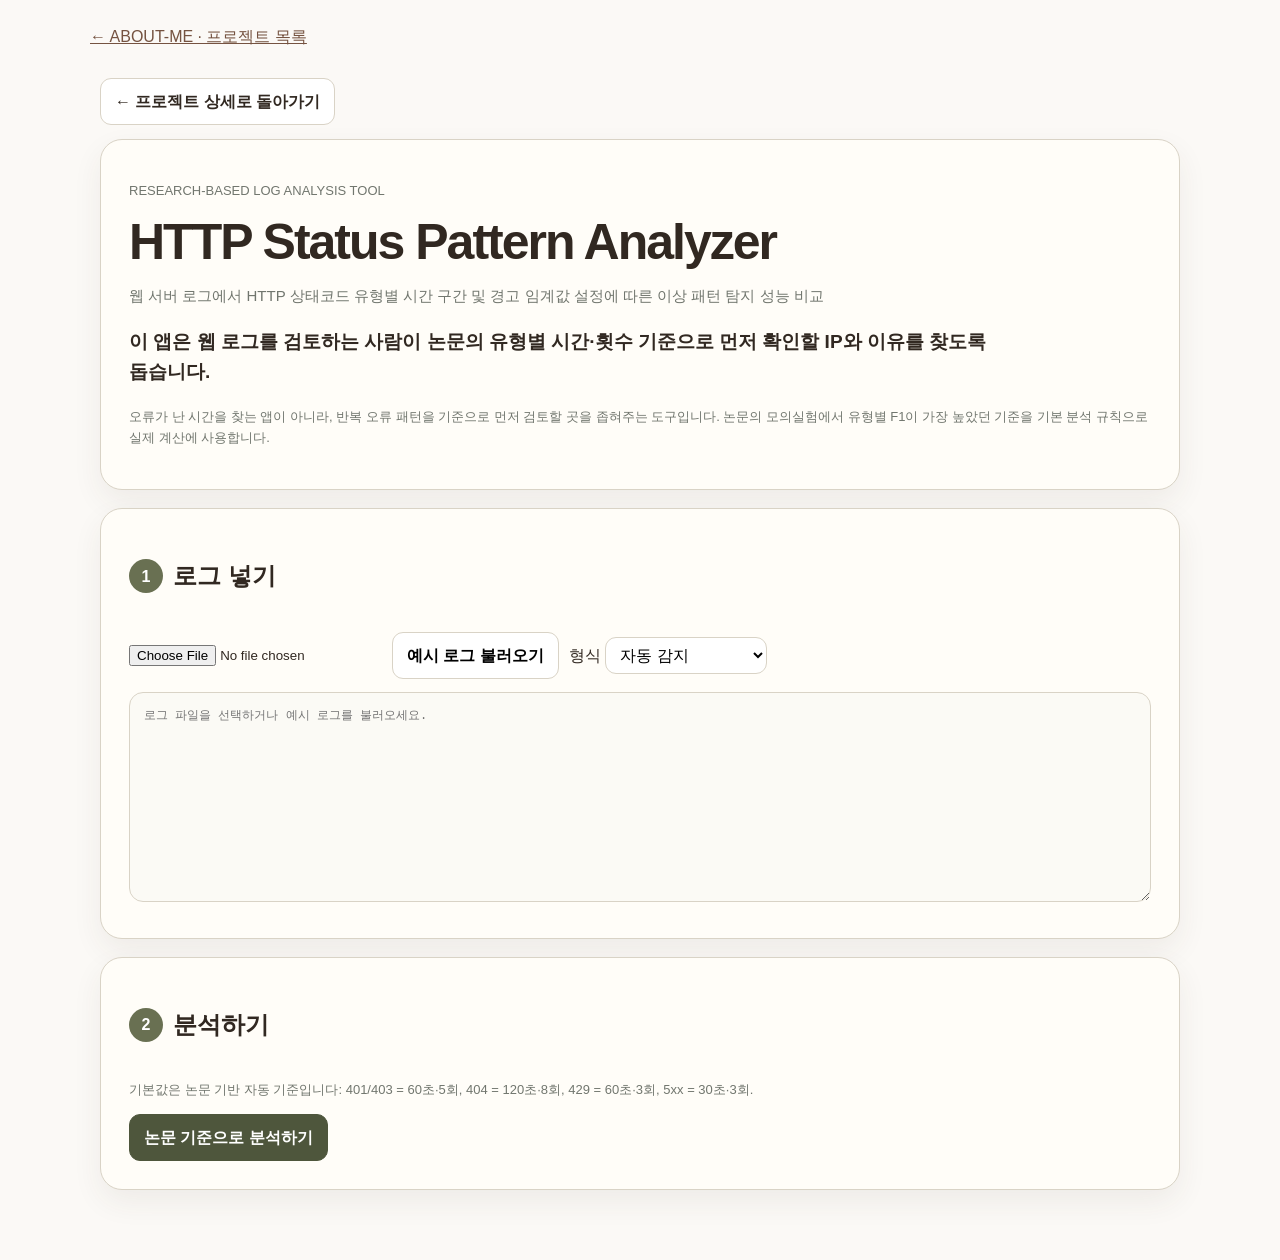
==== brb-app.html @ e36f56a1 "Refresh portfolio with local project and research detail pages" ====
<!DOCTYPE html>
<html lang="ko">
<head>
<meta charset="UTF-8">
<meta name="viewport" content="width=device-width,initial-scale=1.0">
<title>HTTP Status Pattern Analyzer | 김유미</title>
<style>
:root{--bg:#f4f0e6;--paper:#fffdf8;--ink:#30352d;--muted:#71766e;--line:#d9d3c6;--olive:#697052;--olive2:#4e563c;--brown:#8b6f58;--warn:#7d4738;--warnbg:#fff0ea;--ok:#4f6c56;--okbg:#edf6ef}
*{box-sizing:border-box}body{margin:0;background:var(--bg);color:var(--ink);font-family:-apple-system,BlinkMacSystemFont,"Pretendard","Noto Sans KR","Segoe UI",sans-serif;line-height:1.6}.wrap{width:min(1080px,calc(100% - 28px));margin:28px auto 70px}.card{background:var(--paper);border:1px solid var(--line);border-radius:22px;padding:28px;margin-bottom:18px;box-shadow:0 12px 30px rgba(70,62,48,.07)}h1{font-size:clamp(30px,5vw,50px);line-height:1.08;margin:0 0 10px}.paper-title{color:var(--muted);font-size:15px}.lead{font-size:19px;max-width:880px}.note{color:var(--muted);font-size:13px}.step{display:flex;gap:10px;align-items:center;margin-bottom:16px}.step b{width:34px;height:34px;display:grid;place-items:center;border-radius:50%;background:var(--olive);color:#fff}.row{display:flex;gap:10px;align-items:center;flex-wrap:wrap}.btn,button,select{border:1px solid var(--line);border-radius:11px;font:inherit}.btn,button{padding:10px 14px;background:#fff;font-weight:700;cursor:pointer}.btn{display:inline-block;text-decoration:none;color:inherit}.primary{background:var(--olive2);color:#fff;border-color:var(--olive2)}input[type=file]{max-width:100%}textarea{width:100%;min-height:210px;margin-top:13px;padding:14px;border:1px solid var(--line);border-radius:14px;background:#fbfaf5;font:12px/1.55 ui-monospace,SFMono-Regular,Consolas,monospace;resize:vertical}select{padding:8px 30px 8px 10px;background:#fff}.msg{margin-top:12px;padding:11px 13px;border-radius:11px;font-weight:700}.ok{background:var(--okbg);color:var(--ok)}.err{background:var(--warnbg);color:var(--warn)}.hidden{display:none!important}.summary{display:grid;grid-template-columns:repeat(4,1fr);gap:10px;margin-bottom:18px}.metric{border:1px solid var(--line);border-radius:14px;padding:15px;background:#fff}.metric b{font-size:26px;display:block}.metric span{font-size:12px;color:var(--muted)}.alerts{display:grid;gap:11px}.alert{border:1px solid #e4b9ac;border-radius:15px;background:var(--warnbg);padding:16px}.alerttop{display:flex;justify-content:space-between;gap:10px;flex-wrap:wrap}.badge{display:inline-block;padding:3px 8px;border-radius:999px;background:#edc6bb;color:#673327;font-size:12px;font-weight:800}.grid{display:grid;grid-template-columns:1fr 1fr;gap:14px;margin-top:15px}.box{border:1px solid var(--line);border-radius:15px;padding:16px;background:#fff}.rule{display:grid;grid-template-columns:1fr auto auto;gap:8px;padding:8px 0;border-bottom:1px solid var(--line);font-size:13px}.rule:last-child{border-bottom:0}.back{margin-bottom:14px}.muted{color:var(--muted)}@media(max-width:760px){.summary{grid-template-columns:repeat(2,1fr)}.grid{grid-template-columns:1fr}.card{padding:20px}}@media(max-width:450px){.summary{grid-template-columns:1fr}}
</style>
<style>body{background:#fbf9f6;color:#312821;font-family:Arial,"Malgun Gothic",sans-serif}a{color:#755341}.button{border-radius:10px;border-color:#ded3c9}.button.primary{background:#755341;color:white}.box{background:#fffdf9;border-color:#ded3c9}.muted{color:#796e65}h1{letter-spacing:-.04em}h2{color:#312821}.compare{grid-template-columns:repeat(2,minmax(0,1fr))!important}@media(max-width:600px){.compare{grid-template-columns:1fr!important}}</style></head>
<body><nav style="width:min(1100px,calc(100% - 40px));margin:24px auto"><a class="button" href="index.html#projects">← ABOUT-ME · 프로젝트 목록</a></nav>
<main class="wrap">
<a class="btn back" href="http-status-pattern-analyzer.html">← 프로젝트 상세로 돌아가기</a>
<section class="card">
<p class="note">RESEARCH-BASED LOG ANALYSIS TOOL</p>
<h1>HTTP Status Pattern Analyzer</h1>
<p class="paper-title">웹 서버 로그에서 HTTP 상태코드 유형별 시간 구간 및 경고 임계값 설정에 따른 이상 패턴 탐지 성능 비교</p>
<p class="lead"><strong>이 앱은 웹 로그를 검토하는 사람이 논문의 유형별 시간·횟수 기준으로 먼저 확인할 IP와 이유를 찾도록 돕습니다.</strong></p>
<p class="note">오류가 난 시간을 찾는 앱이 아니라, 반복 오류 패턴을 기준으로 먼저 검토할 곳을 좁혀주는 도구입니다. 논문의 모의실험에서 유형별 F1이 가장 높았던 기준을 기본 분석 규칙으로 실제 계산에 사용합니다.</p>
</section>

<section class="card">
<div class="step"><b>1</b><h2>로그 넣기</h2></div>
<div class="row"><input id="file" type="file" accept=".log,.txt,.csv,.json,.jsonl"><button id="sample">예시 로그 불러오기</button><label>형식 <select id="format"><option value="auto">자동 감지</option><option value="common">Nginx/Apache</option><option value="csv">CSV</option><option value="jsonl">JSON/JSONL</option></select></label></div>
<textarea id="input" placeholder="로그 파일을 선택하거나 예시 로그를 불러오세요."></textarea>
<div id="msg" class="hidden"></div>
</section>

<section class="card">
<div class="step"><b>2</b><h2>분석하기</h2></div>
<p class="note">기본값은 논문 기반 자동 기준입니다: 401/403 = 60초·5회, 404 = 120초·8회, 429 = 60초·3회, 5xx = 30초·3회.</p>
<button id="analyze" class="primary">논문 기준으로 분석하기</button>
</section>

<section id="result" class="card hidden">
<div class="step"><b>3</b><h2>분석 결과</h2></div>
<div id="summary" class="summary"></div>
<div id="alerts" class="alerts"></div><div class="row" style="margin-top:14px"><button id="export" class="btn hidden">분석 결과 CSV 저장</button></div>
<div class="grid"><div class="box"><h3>논문 기반 기준</h3><div id="rules"></div></div><div class="box"><h3>해석</h3><p class="muted">반복 횟수가 기준을 넘은 Host/IP부터 우선 확인하도록 보여줍니다. 401/403은 인증·권한, 404는 경로 탐색, 429는 과도한 요청, 5xx는 서버 오류의 집중 발생을 의미합니다.</p></div></div>
</section>
</main>
<script>

document.addEventListener("DOMContentLoaded", function () {
  "use strict";

  var RULES = {
    AUTH: { w: 60, t: 5, f: 0.950 },
    NOT_FOUND: { w: 120, t: 8, f: 0.950 },
    RATE_LIMIT: { w: 60, t: 3, f: 0.961 },
    SERVER_ERROR: { w: 30, t: 3, f: 0.934 }
  };

  var LABEL = {
    AUTH: "인증·권한 오류",
    NOT_FOUND: "경로 탐색 오류",
    RATE_LIMIT: "과도한 요청",
    SERVER_ERROR: "서버 오류"
  };

  var REASON = {
    AUTH: "인증·권한 관련 오류가 반복되어 로그인·권한 흐름을 먼저 확인할 필요가 있습니다.",
    NOT_FOUND: "존재하지 않는 경로 요청이 반복되어 경로 탐색 여부를 먼저 확인할 필요가 있습니다.",
    RATE_LIMIT: "429 응답이 짧은 시간에 반복되어 요청 빈도를 먼저 확인할 필요가 있습니다.",
    SERVER_ERROR: "5xx 오류가 짧은 시간에 집중되어 서버 오류 로그를 함께 확인할 필요가 있습니다."
  };

  var sampleText = [
    '192.0.2.10 - - [30/Sep/2026:09:00:01 +0900] "POST /login HTTP/1.1" 401 120',
    '192.0.2.10 - - [30/Sep/2026:09:00:10 +0900] "POST /login HTTP/1.1" 401 118',
    '192.0.2.10 - - [30/Sep/2026:09:00:21 +0900] "GET /admin HTTP/1.1" 403 150',
    '192.0.2.10 - - [30/Sep/2026:09:00:39 +0900] "GET /admin HTTP/1.1" 403 150',
    '192.0.2.10 - - [30/Sep/2026:09:00:58 +0900] "POST /login HTTP/1.1" 401 120',
    '198.51.100.55 - - [30/Sep/2026:09:02:01 +0900] "GET /.env HTTP/1.1" 404 90',
    '198.51.100.55 - - [30/Sep/2026:09:02:10 +0900] "GET /wp-admin HTTP/1.1" 404 90',
    '198.51.100.55 - - [30/Sep/2026:09:02:20 +0900] "GET /admin-old HTTP/1.1" 404 90',
    '198.51.100.55 - - [30/Sep/2026:09:02:31 +0900] "GET /missing HTTP/1.1" 404 90',
    '198.51.100.55 - - [30/Sep/2026:09:02:48 +0900] "GET /robots-old HTTP/1.1" 404 90',
    '198.51.100.55 - - [30/Sep/2026:09:03:02 +0900] "GET /old-login HTTP/1.1" 404 90',
    '198.51.100.55 - - [30/Sep/2026:09:03:13 +0900] "GET /backup HTTP/1.1" 404 90',
    '198.51.100.55 - - [30/Sep/2026:09:03:25 +0900] "GET /test-admin HTTP/1.1" 404 90',
    '203.0.113.77 - - [30/Sep/2026:09:04:01 +0900] "GET /api/search HTTP/1.1" 429 80',
    '203.0.113.77 - - [30/Sep/2026:09:04:18 +0900] "GET /api/search HTTP/1.1" 429 80',
    '203.0.113.77 - - [30/Sep/2026:09:04:34 +0900] "GET /api/items HTTP/1.1" 429 80',
    '192.0.2.90 - - [30/Sep/2026:09:06:01 +0900] "GET /api/orders HTTP/1.1" 500 100',
    '192.0.2.90 - - [30/Sep/2026:09:06:12 +0900] "GET /api/orders HTTP/1.1" 502 100',
    '192.0.2.90 - - [30/Sep/2026:09:06:24 +0900] "GET /checkout HTTP/1.1" 503 100'
  ].join("\n");

  function el(id) {
    return document.getElementById(id);
  }

  var fileInput = el("file");
  var sampleButton = el("sample");
  var formatSelect = el("format");
  var input = el("input");
  var analyzeButton = el("analyze");
  var result = el("result");
  var summary = el("summary");
  var alerts = el("alerts");
  var rules = el("rules");
  var msg = el("msg");
  var exportButton = el("export");

  var lastRows = [];

  function showMessage(text, type) {
    msg.textContent = text;
    msg.className = "msg " + (type || "ok");
  }

  function escapeHtml(value) {
    return String(value)
      .replace(/&/g, "&amp;")
      .replace(/</g, "&lt;")
      .replace(/>/g, "&gt;")
      .replace(/"/g, "&quot;");
  }

  function parseDate(value) {
    var s = String(value || "").trim();
    var m = s.match(/(\d{2})\/([A-Za-z]{3})\/(\d{4}):(\d{2}):(\d{2}):(\d{2})/);
    if (m) {
      var months = { Jan:0, Feb:1, Mar:2, Apr:3, May:4, Jun:5, Jul:6, Aug:7, Sep:8, Oct:9, Nov:10, Dec:11 };
      if (months[m[2]] === undefined) return null;
      return new Date(Number(m[3]), months[m[2]], Number(m[1]), Number(m[4]), Number(m[5]), Number(m[6]));
    }
    var d = new Date(s);
    return isNaN(d.getTime()) ? null : d;
  }

  function commonLine(line) {
    var m = String(line).trim().match(/^(\S+)\s+\S+\s+\S+\s+\[([^\]]+)\]\s+"([A-Z]+)\s+([^"\s]+)(?:\s+HTTP\/[0-9.]+)?"\s+(\d{3})\s+\S+/);
    if (!m) return null;
    var time = parseDate(m[2]);
    if (!time) return null;
    return { host:m[1], time:time, method:m[3], path:m[4], status:Number(m[5]), raw:line };
  }

  function norm(obj) {
    if (!obj || typeof obj !== "object") return null;
    var tv = obj.timestamp || obj.time || obj.datetime || obj["@timestamp"];
    var host = obj.ip || obj.host || obj.client_ip || obj.remote_addr;
    var path = obj.path || obj.url || obj.uri || obj.request_uri;
    var status = Number(obj.status !== undefined ? obj.status : (obj.status_code !== undefined ? obj.status_code : obj.http_status));
    var time = parseDate(tv);
    if (!time || !host || !path || !isFinite(status)) return null;
    return {
      host:String(host),
      time:time,
      method:String(obj.method || obj.http_method || "UNKNOWN"),
      path:String(path),
      status:status,
      raw:JSON.stringify(obj)
    };
  }

  function detectFormat(text) {
    var t = String(text || "").trim();
    if (!t) return null;

    try {
      var parsed = JSON.parse(t);
      var arr = Array.isArray(parsed) ? parsed : [parsed];
      for (var p = 0; p < arr.length; p++) {
        if (norm(arr[p])) return "jsonl";
      }
    } catch (ignore) {}

    var lines = t.split(/\r?\n/).filter(function (x) { return x.trim(); }).slice(0, 8);
    var commonCount = 0;
    var jsonCount = 0;
    var csvCount = 0;

    for (var i = 0; i < lines.length; i++) {
      if (commonLine(lines[i])) commonCount++;
      try {
        if (norm(JSON.parse(lines[i]))) jsonCount++;
      } catch (ignore2) {}

      var cols = lines[i].split(",");
      if (cols.length >= 5 && parseDate(cols[0]) && isFinite(Number(cols[4]))) csvCount++;
    }

    var need = Math.max(1, Math.ceil(lines.length / 2));
    if (commonCount >= need) return "common";
    if (jsonCount >= need) return "jsonl";
    if (csvCount >= need || /^timestamp\s*,\s*ip\s*,/i.test(lines[0] || "")) return "csv";
    return null;
  }

  function parseText(text, format) {
    var rows = [];
    var bad = 0;
    var lines;
    var i;
    var item;

    if (format === "common") {
      lines = text.split(/\r?\n/);
      for (i = 0; i < lines.length; i++) {
        if (!lines[i].trim()) continue;
        item = commonLine(lines[i]);
        if (item) rows.push(item); else bad++;
      }
    } else if (format === "csv") {
      lines = text.split(/\r?\n/).filter(function (x) { return x.trim(); });
      var start = /^timestamp\s*,\s*ip\s*,/i.test(lines[0] || "") ? 1 : 0;
      for (i = start; i < lines.length; i++) {
        var a = lines[i].split(",");
        var time = parseDate(a[0]);
        var status = Number(a[4]);
        if (time && a[1] && a[3] && isFinite(status)) {
          rows.push({ time:time, host:a[1].trim(), method:(a[2] || "UNKNOWN").trim(), path:a[3].trim(), status:status, raw:lines[i] });
        } else {
          bad++;
        }
      }
    } else if (format === "jsonl") {
      try {
        var whole = JSON.parse(text);
        var list = Array.isArray(whole) ? whole : [whole];
        for (i = 0; i < list.length; i++) {
          item = norm(list[i]);
          if (item) rows.push(item); else bad++;
        }
      } catch (ignore3) {
        lines = text.split(/\r?\n/);
        for (i = 0; i < lines.length; i++) {
          if (!lines[i].trim()) continue;
          try {
            item = norm(JSON.parse(lines[i]));
            if (item) rows.push(item); else bad++;
          } catch (ignore4) {
            bad++;
          }
        }
      }
    }

    return { rows:rows, bad:bad };
  }

  function category(status) {
    if (status === 401 || status === 403) return "AUTH";
    if (status === 404) return "NOT_FOUND";
    if (status === 429) return "RATE_LIMIT";
    if (status >= 500 && status < 600) return "SERVER_ERROR";
    return null;
  }

  function burst(events, seconds) {
    var sorted = events.slice().sort(function (a, b) { return a.time - b.time; });
    var left = 0;
    var best = 0;

    for (var i = 0; i < sorted.length; i++) {
      while (left <= i && (sorted[i].time - sorted[left].time) > seconds * 1000) left++;
      best = Math.max(best, i - left + 1);
    }
    return best;
  }

  function topPath(events) {
    var counts = {};
    for (var i = 0; i < events.length; i++) {
      counts[events[i].path] = (counts[events[i].path] || 0) + 1;
    }
    var keys = Object.keys(counts);
    if (!keys.length) return "-";
    keys.sort(function (a, b) { return counts[b] - counts[a]; });
    return keys[0] + " (" + counts[keys[0]] + "회)";
  }

  function timeRange(events) {
    var sorted = events.slice().sort(function (a, b) { return a.time - b.time; });
    if (!sorted.length) return "-";
    function fmt(d) {
      return String(d.getHours()).padStart(2, "0") + ":" +
             String(d.getMinutes()).padStart(2, "0") + ":" +
             String(d.getSeconds()).padStart(2, "0");
    }
    return fmt(sorted[0].time) + " ~ " + fmt(sorted[sorted.length - 1].time);
  }

  function renderRules() {
    var keys = ["AUTH", "NOT_FOUND", "RATE_LIMIT", "SERVER_ERROR"];
    var html = "";
    for (var i = 0; i < keys.length; i++) {
      var key = keys[i];
      var r = RULES[key];
      html += '<div class="rule"><strong>' + escapeHtml(LABEL[key]) + '</strong><span>' +
              r.w + '초 / ' + r.t + '회</span><span>F1 ' + r.f.toFixed(3) + '</span></div>';
    }
    rules.innerHTML = html;
  }

  function analyze() {
    try {
      var textValue = input.value.trim();
      if (!textValue) {
        showMessage("분석할 로그가 없습니다. 파일을 선택하거나 예시 로그를 불러와 주세요.", "err");
        return;
      }

      var fmt = formatSelect.value;
      if (fmt === "auto") fmt = detectFormat(textValue);
      if (!fmt) {
        showMessage("로그 형식을 자동 감지하지 못했습니다. 오른쪽 형식 메뉴에서 직접 선택해 주세요.", "err");
        return;
      }

      var parsed = parseText(textValue, fmt);
      if (!parsed.rows.length) {
        showMessage("읽을 수 있는 로그가 없습니다. 파일 형식과 컬럼을 확인해 주세요.", "err");
        return;
      }

      var groups = {};
      for (var i = 0; i < parsed.rows.length; i++) {
        var x = parsed.rows[i];
        var c = category(x.status);
        if (!c) continue;
        var k = x.host + "|" + c;
        if (!groups[k]) groups[k] = [];
        groups[k].push(x);
      }

      var rows = [];
      var groupKeys = Object.keys(groups);
      for (i = 0; i < groupKeys.length; i++) {
        var key = groupKeys[i];
        var split = key.lastIndexOf("|");
        var host = key.slice(0, split);
        var cat = key.slice(split + 1);
        var events = groups[key];
        var rule = RULES[cat];
        var maxBurst = burst(events, rule.w);

        rows.push({
          host:host,
          cat:cat,
          burst:maxBurst,
          path:topPath(events),
          time:timeRange(events),
          review:maxBurst >= rule.t,
          rule:rule,
          reason:REASON[cat]
        });
      }

      rows.sort(function (a, b) {
        if (a.review !== b.review) return a.review ? -1 : 1;
        return b.burst - a.burst;
      });

      var reviewRows = rows.filter(function (x) { return x.review; });
      lastRows = reviewRows;

      var hostSet = {};
      parsed.rows.forEach(function (x) { hostSet[x.host] = true; });

      summary.innerHTML =
        '<div class="metric"><b>' + parsed.rows.length + '</b><span>전체 로그</span></div>' +
        '<div class="metric"><b>' + Object.keys(hostSet).length + '</b><span>Host/IP</span></div>' +
        '<div class="metric"><b>' + rows.length + '</b><span>분석 패턴</span></div>' +
        '<div class="metric"><b>' + reviewRows.length + '</b><span>우선 확인</span></div>';

      if (reviewRows.length) {
        var alertHtml = "";
        for (i = 0; i < reviewRows.length; i++) {
          var row = reviewRows[i];
          alertHtml +=
            '<div class="alert">' +
              '<div class="alerttop">' +
                '<div><strong>' + escapeHtml(row.host) + '</strong> <span class="badge">' + escapeHtml(LABEL[row.cat]) + '</span></div>' +
                '<div>' + row.rule.w + '초 내 <b>' + row.burst + '회</b> / 기준 ' + row.rule.t + '회</div>' +
              '</div>' +
              '<p><strong>오류 발생 구간:</strong> ' + escapeHtml(row.time) + '</p>' +
              '<p><strong>주요 경로:</strong> ' + escapeHtml(row.path) + '</p>' +
              '<p class="note">' + escapeHtml(row.reason) + '</p>' +
            '</div>';
        }
        alerts.innerHTML = alertHtml;
      } else {
        alerts.innerHTML = '<div class="box">현재 논문 기준에서 우선 확인할 항목이 없습니다.</div>';
      }

      renderRules();
      result.classList.remove("hidden");

      if (exportButton) {
        if (reviewRows.length) exportButton.classList.remove("hidden");
        else exportButton.classList.add("hidden");
      }

      showMessage(
        fmt.toUpperCase() + " 형식으로 " + parsed.rows.length + "건을 분석했습니다." +
        (parsed.bad ? " 읽지 못한 " + parsed.bad + "건은 제외했습니다." : ""),
        "ok"
      );

      result.scrollIntoView({ behavior:"smooth", block:"start" });
    } catch (error) {
      console.error(error);
      showMessage("분석 중 오류가 발생했습니다. 페이지를 새로고침한 뒤 다시 시도해 주세요.", "err");
    }
  }

  function exportCsv() {
    if (!lastRows.length) return;

    var data = [["Host/IP","유형","시간 구간","적용 시간(초)","최대 반복","임계값","주요 경로","확인 이유"]];
    for (var i = 0; i < lastRows.length; i++) {
      var r = lastRows[i];
      data.push([r.host, LABEL[r.cat], r.time, r.rule.w, r.burst, r.rule.t, r.path, r.reason]);
    }

    var csv = data.map(function (row) {
      return row.map(function (value) {
        return '"' + String(value).replace(/"/g, '""') + '"';
      }).join(",");
    }).join("\r\n");

    var blob = new Blob(["\uFEFF" + csv], { type:"text/csv;charset=utf-8" });
    var url = URL.createObjectURL(blob);
    var a = document.createElement("a");
    a.href = url;
    a.download = "http_status_pattern_analysis.csv";
    document.body.appendChild(a);
    a.click();
    document.body.removeChild(a);
    setTimeout(function () { URL.revokeObjectURL(url); }, 1000);
  }

  sampleButton.addEventListener("click", function () {
    input.value = sampleText;
    formatSelect.value = "auto";
    showMessage("예시 로그 19건을 불러왔습니다. 아래의 ‘논문 기준으로 분석하기’를 눌러 주세요.", "ok");
  });

  fileInput.addEventListener("change", function () {
    var file = fileInput.files && fileInput.files[0];
    if (!file) return;

    var reader = new FileReader();
    reader.onload = function (event) {
      input.value = String(event.target.result || "");
      showMessage(file.name + " 파일을 읽었습니다. 이제 분석 버튼을 눌러 주세요.", "ok");
    };
    reader.onerror = function () {
      showMessage("파일을 읽지 못했습니다. 다른 로그 파일로 다시 시도해 주세요.", "err");
    };
    reader.readAsText(file, "UTF-8");
  });

  analyzeButton.addEventListener("click", analyze);

  if (exportButton) {
    exportButton.addEventListener("click", exportCsv);
  }

  renderRules();
});

</script>
</body>
</html>
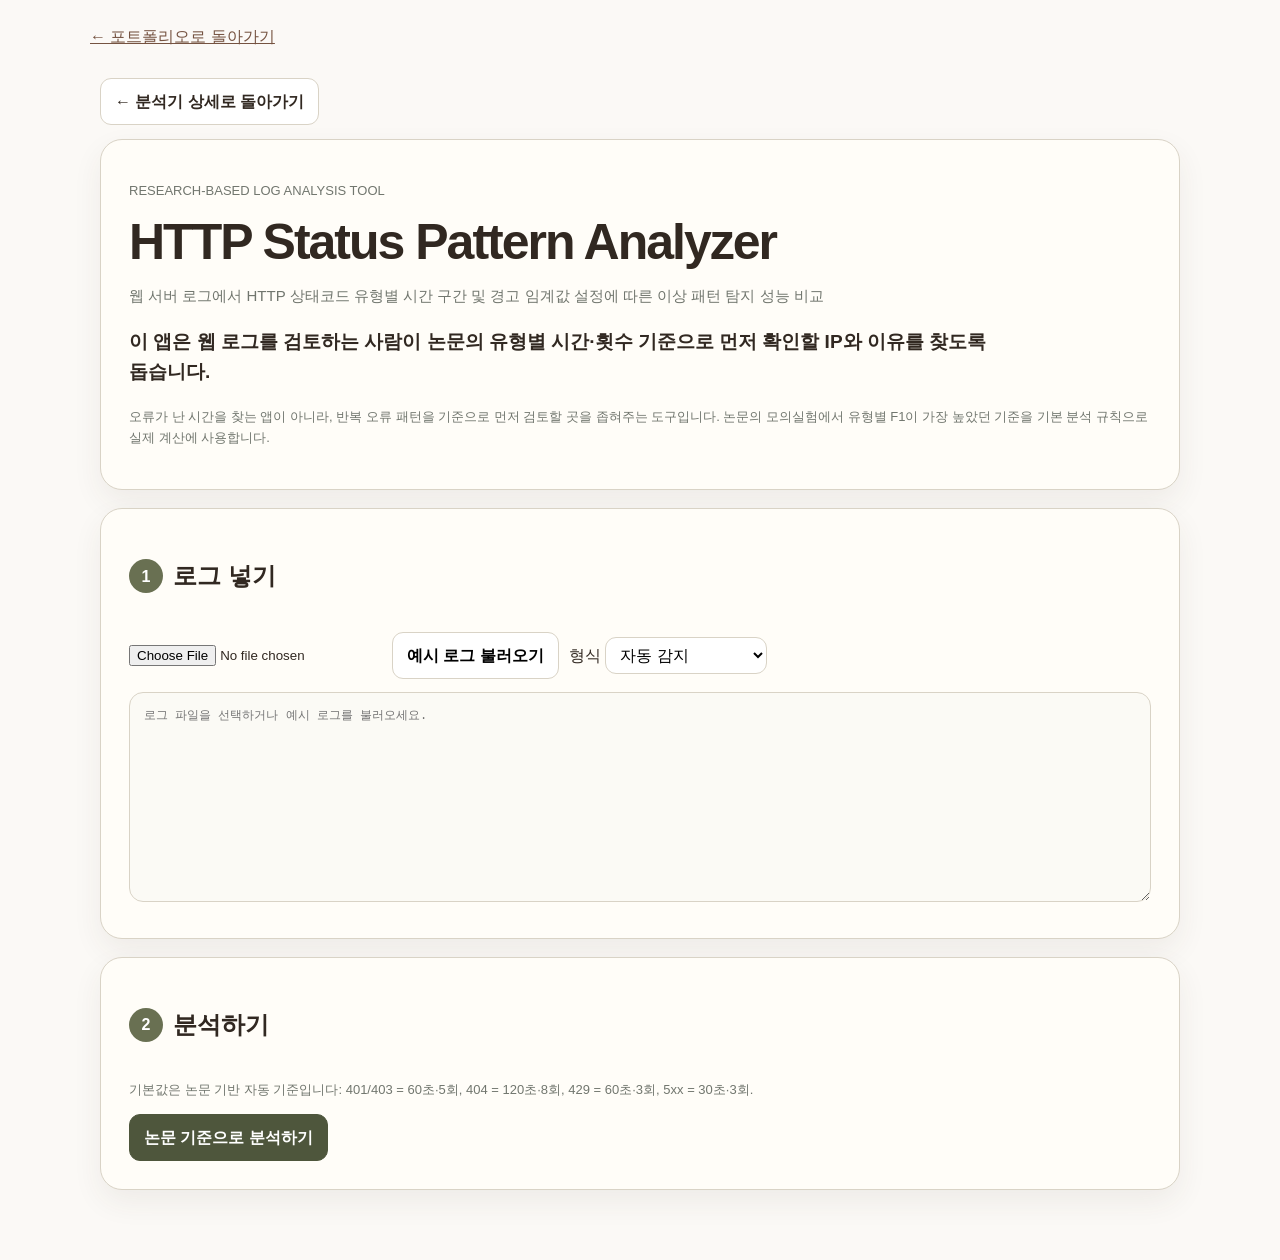
==== commit de46d06b: "Unify portfolio return links and clarify demo download" ====
--- a/brb-app.html
+++ b/brb-app.html
@@ -9,9 +9,9 @@
 *{box-sizing:border-box}body{margin:0;background:var(--bg);color:var(--ink);font-family:-apple-system,BlinkMacSystemFont,"Pretendard","Noto Sans KR","Segoe UI",sans-serif;line-height:1.6}.wrap{width:min(1080px,calc(100% - 28px));margin:28px auto 70px}.card{background:var(--paper);border:1px solid var(--line);border-radius:22px;padding:28px;margin-bottom:18px;box-shadow:0 12px 30px rgba(70,62,48,.07)}h1{font-size:clamp(30px,5vw,50px);line-height:1.08;margin:0 0 10px}.paper-title{color:var(--muted);font-size:15px}.lead{font-size:19px;max-width:880px}.note{color:var(--muted);font-size:13px}.step{display:flex;gap:10px;align-items:center;margin-bottom:16px}.step b{width:34px;height:34px;display:grid;place-items:center;border-radius:50%;background:var(--olive);color:#fff}.row{display:flex;gap:10px;align-items:center;flex-wrap:wrap}.btn,button,select{border:1px solid var(--line);border-radius:11px;font:inherit}.btn,button{padding:10px 14px;background:#fff;font-weight:700;cursor:pointer}.btn{display:inline-block;text-decoration:none;color:inherit}.primary{background:var(--olive2);color:#fff;border-color:var(--olive2)}input[type=file]{max-width:100%}textarea{width:100%;min-height:210px;margin-top:13px;padding:14px;border:1px solid var(--line);border-radius:14px;background:#fbfaf5;font:12px/1.55 ui-monospace,SFMono-Regular,Consolas,monospace;resize:vertical}select{padding:8px 30px 8px 10px;background:#fff}.msg{margin-top:12px;padding:11px 13px;border-radius:11px;font-weight:700}.ok{background:var(--okbg);color:var(--ok)}.err{background:var(--warnbg);color:var(--warn)}.hidden{display:none!important}.summary{display:grid;grid-template-columns:repeat(4,1fr);gap:10px;margin-bottom:18px}.metric{border:1px solid var(--line);border-radius:14px;padding:15px;background:#fff}.metric b{font-size:26px;display:block}.metric span{font-size:12px;color:var(--muted)}.alerts{display:grid;gap:11px}.alert{border:1px solid #e4b9ac;border-radius:15px;background:var(--warnbg);padding:16px}.alerttop{display:flex;justify-content:space-between;gap:10px;flex-wrap:wrap}.badge{display:inline-block;padding:3px 8px;border-radius:999px;background:#edc6bb;color:#673327;font-size:12px;font-weight:800}.grid{display:grid;grid-template-columns:1fr 1fr;gap:14px;margin-top:15px}.box{border:1px solid var(--line);border-radius:15px;padding:16px;background:#fff}.rule{display:grid;grid-template-columns:1fr auto auto;gap:8px;padding:8px 0;border-bottom:1px solid var(--line);font-size:13px}.rule:last-child{border-bottom:0}.back{margin-bottom:14px}.muted{color:var(--muted)}@media(max-width:760px){.summary{grid-template-columns:repeat(2,1fr)}.grid{grid-template-columns:1fr}.card{padding:20px}}@media(max-width:450px){.summary{grid-template-columns:1fr}}
 </style>
 <style>body{background:#fbf9f6;color:#312821;font-family:Arial,"Malgun Gothic",sans-serif}a{color:#755341}.button{border-radius:10px;border-color:#ded3c9}.button.primary{background:#755341;color:white}.box{background:#fffdf9;border-color:#ded3c9}.muted{color:#796e65}h1{letter-spacing:-.04em}h2{color:#312821}.compare{grid-template-columns:repeat(2,minmax(0,1fr))!important}@media(max-width:600px){.compare{grid-template-columns:1fr!important}}</style></head>
-<body><nav style="width:min(1100px,calc(100% - 40px));margin:24px auto"><a class="button" href="index.html#projects">← ABOUT-ME · 프로젝트 목록</a></nav>
+<body><nav style="width:min(1100px,calc(100% - 40px));margin:24px auto"><a class="button" href="index.html#http-analyzer">← 포트폴리오로 돌아가기</a></nav>
 <main class="wrap">
-<a class="btn back" href="http-status-pattern-analyzer.html">← 프로젝트 상세로 돌아가기</a>
+<a class="btn back" href="http-status-pattern-analyzer.html">← 분석기 상세로 돌아가기</a>
 <section class="card">
 <p class="note">RESEARCH-BASED LOG ANALYSIS TOOL</p>
 <h1>HTTP Status Pattern Analyzer</h1>
